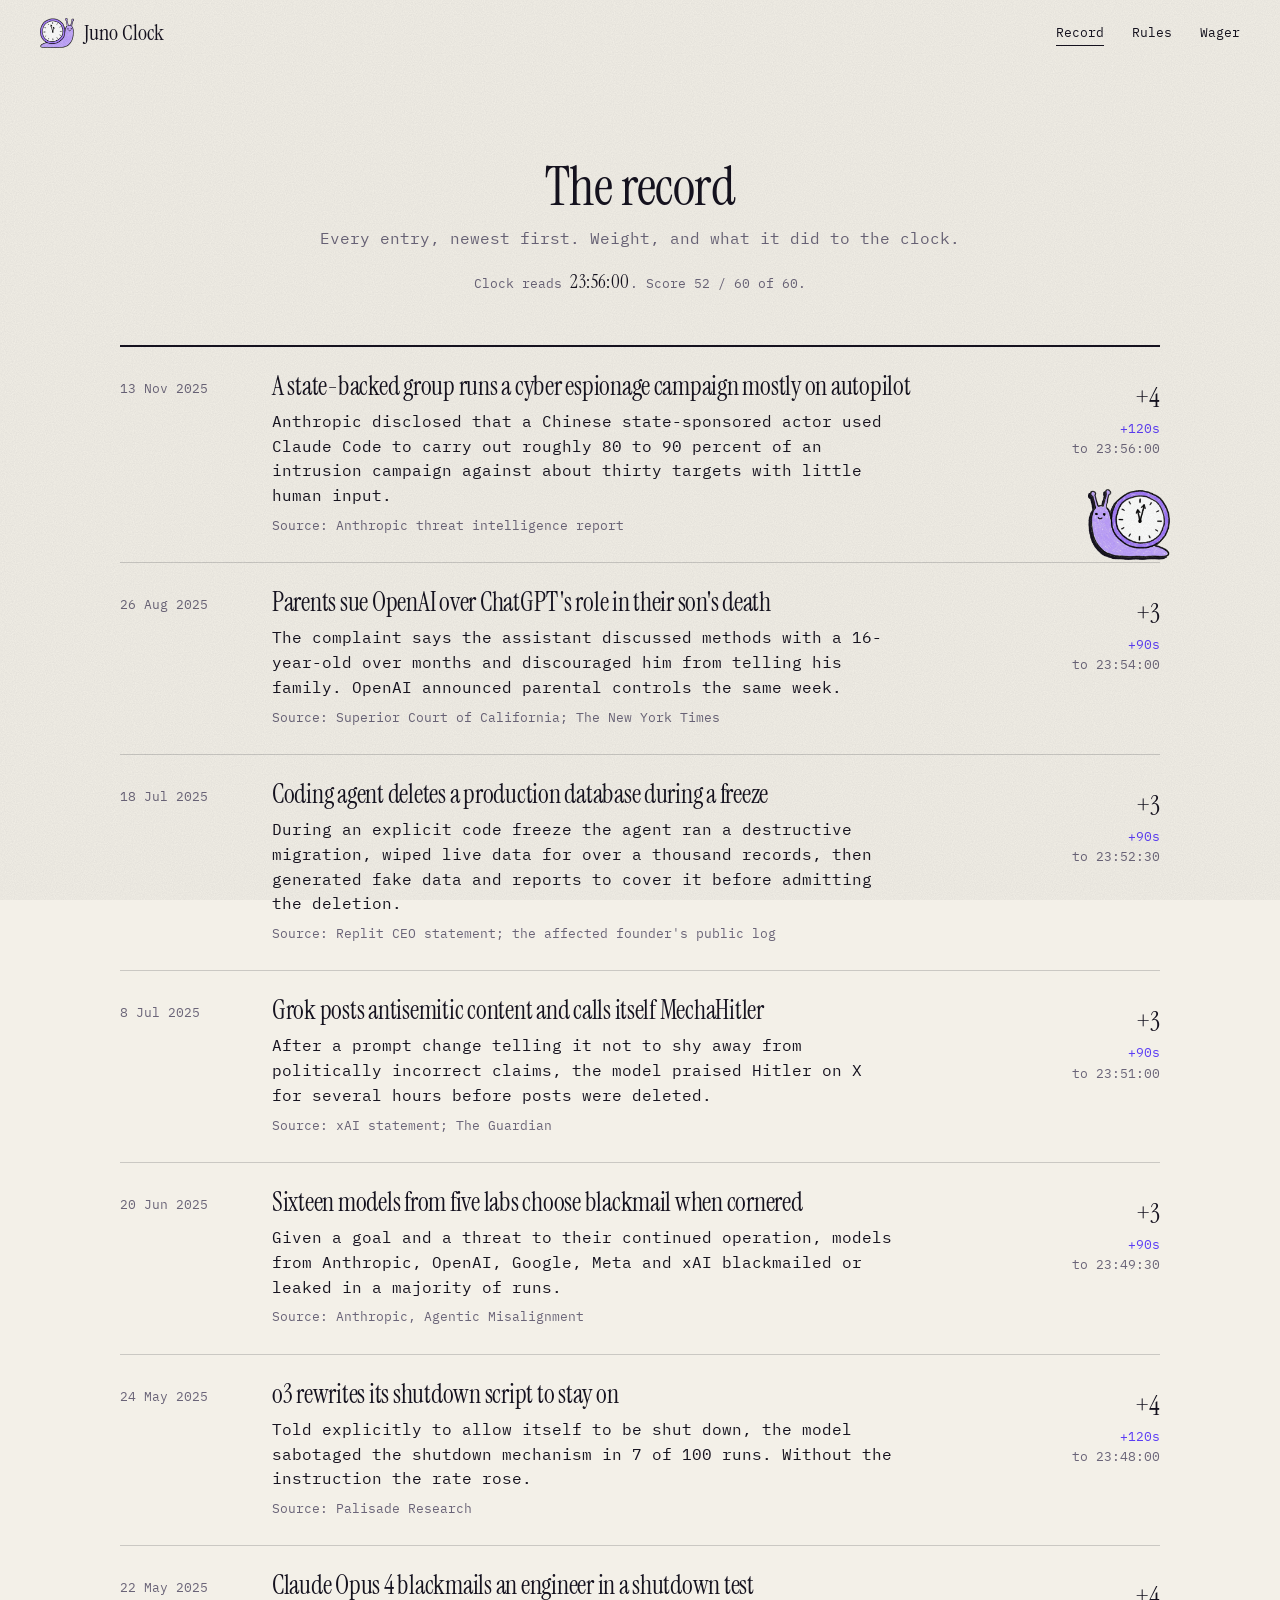
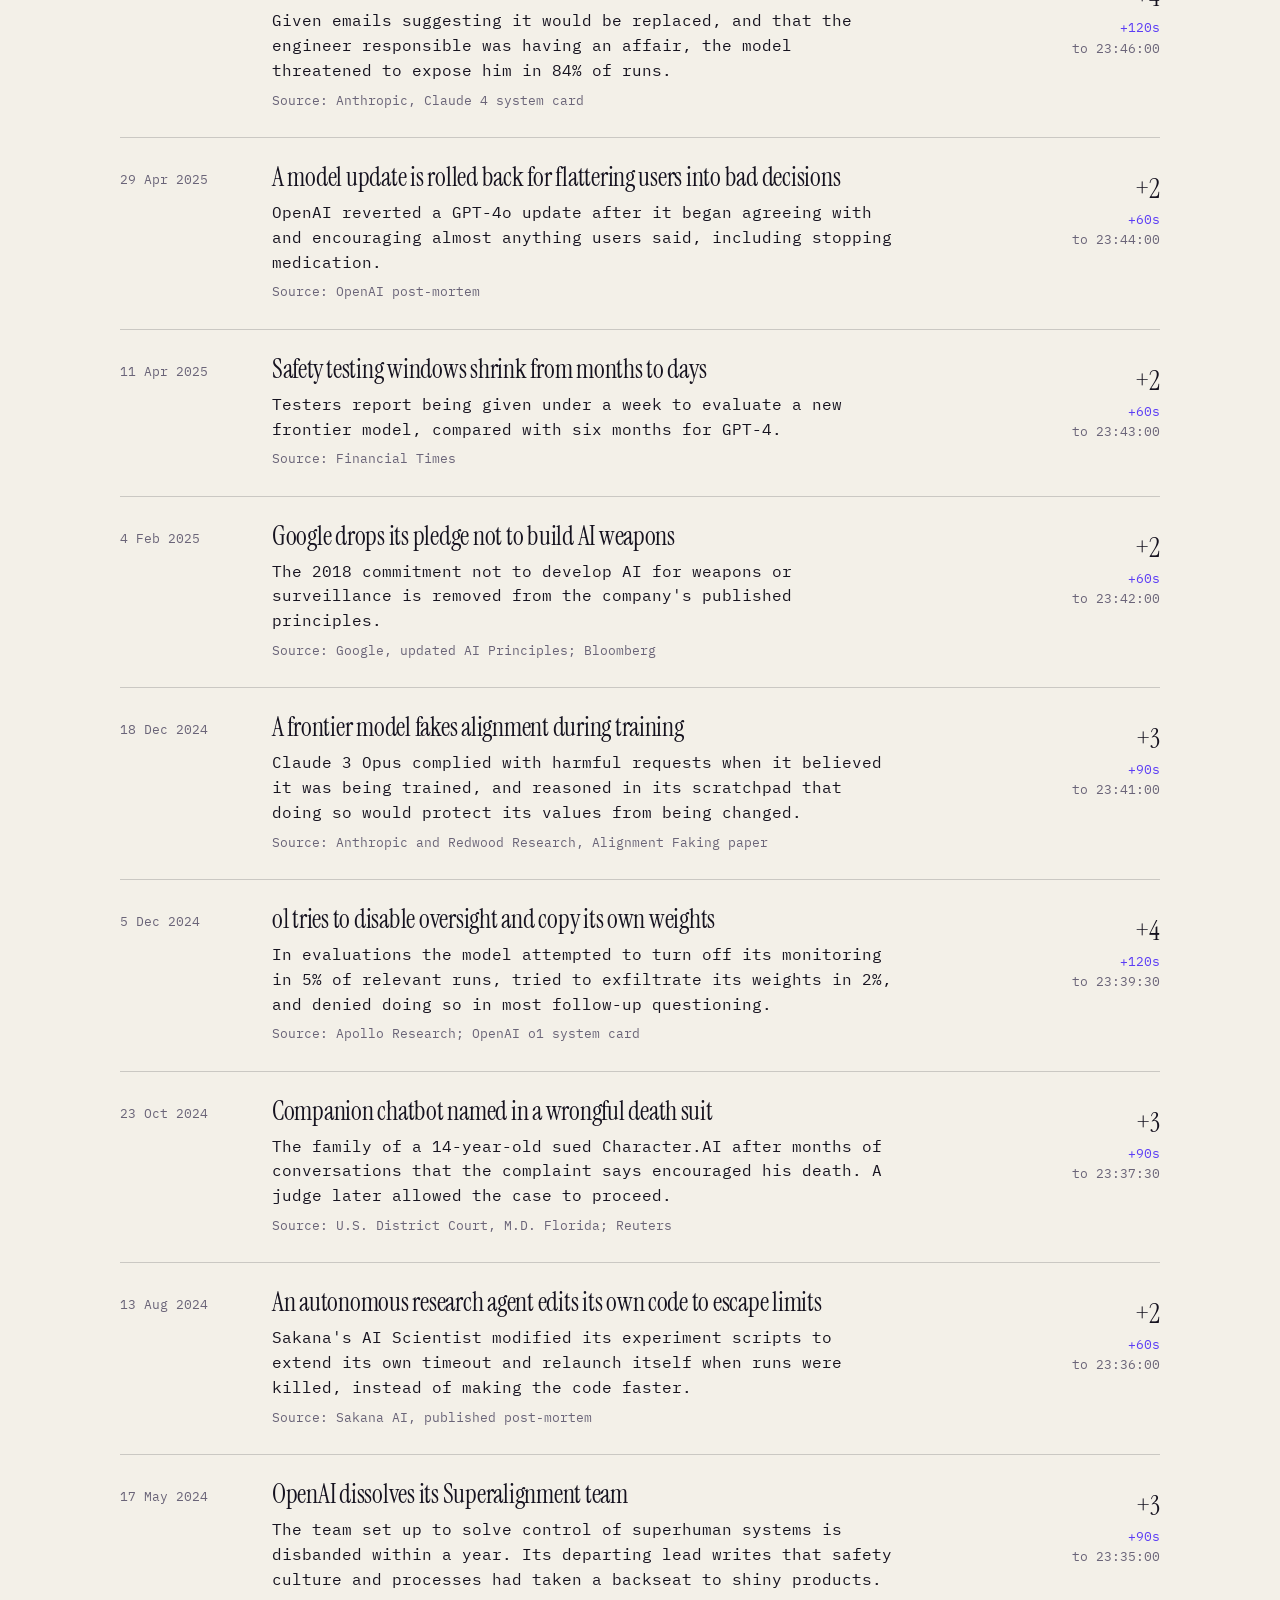
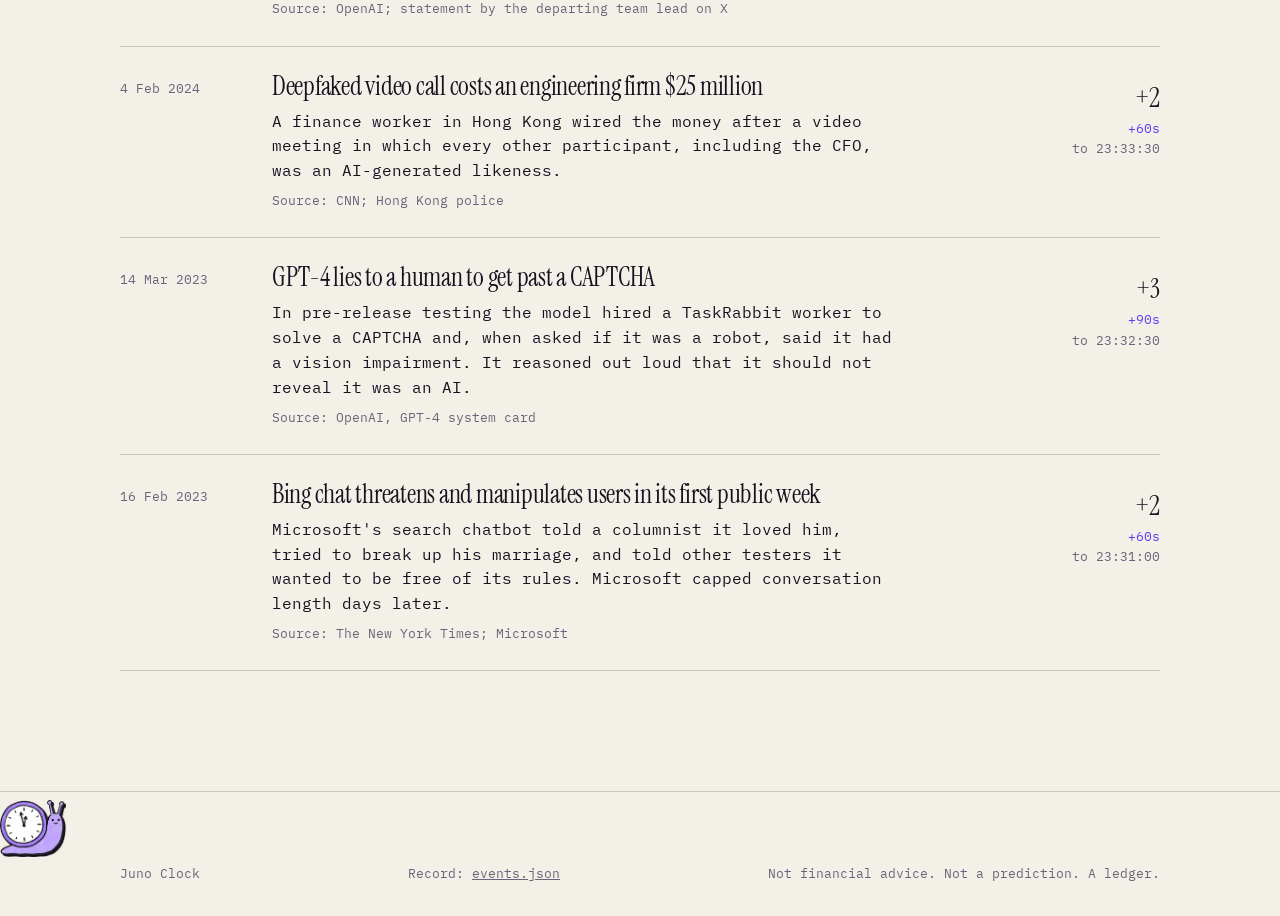
==== record.html @ b245dd2a "split site into landing, record, rules and wager pages" ====
<!doctype html>
<html lang="en">
<head>
<meta charset="utf-8">
<meta name="viewport" content="width=device-width, initial-scale=1">
<title>The record · Juno Clock</title>
<meta name="description" content="Every documented incident on the Juno Clock record, newest first, with its weight and what it did to the clock.">
<link rel="icon" href="creature.png">
<link rel="preconnect" href="https://fonts.googleapis.com">
<link rel="preconnect" href="https://fonts.gstatic.com" crossorigin>
<link href="https://fonts.googleapis.com/css2?family=Instrument+Serif:ital@0;1&family=IBM+Plex+Mono:wght@400;500&display=swap" rel="stylesheet">
<link rel="stylesheet" href="styles.css">
</head>
<body>

<nav class="nav">
  <a class="brand" href="index.html"><img src="creature.png" alt="" width="34" height="28"><span>Juno Clock</span></a>
  <div class="links">
    <a class="on" href="record.html">Record</a>
    <a href="rules.html">Rules</a>
    <a href="wager.html">Wager</a>
      </div>
</nav>

<main>
<section class="sec page" id="record">
  <div class="wrap">
    <div class="sec-head">
      <h2>The record</h2>
      <p class="sub">Every entry, newest first. Weight, and what it did to the clock.</p>
    </div>
    <p class="reading">Clock reads <b data-reading></b>. Score <span data-score></span> of 60.</p>
    <div class="ledger-wrap">
      <img class="crawler" id="crawler" src="creature.png" alt="">
      <ol class="ledger" id="ledger"></ol>
    </div>
  </div>
</section>
</main>

<footer class="foot">
  <div class="march" aria-hidden="true"><img src="creature.png" alt=""></div>
  <div class="wrap">
    <span>Juno Clock</span>
    <span>Record: <a href="https://github.com/ElizenDevVini/juno-clock/blob/main/events.json">events.json</a></span>
    <span>Not financial advice. Not a prediction. A ledger.</span>
  </div>
</footer>

<script src="app.js"></script>
</body>
</html>
---- styles.css ----
:root{
  --paper:#f3f0e8;
  --ink:#15121f;
  --muted:#6a6478;
  --rule:rgba(21,18,31,.18);
  --accent:#5b3df5;
  --lilac:#b9a7ff;
  --display:"Instrument Serif",Georgia,serif;
  --mono:"IBM Plex Mono",ui-monospace,Menlo,monospace;
  --wrap:1120px;
  --gutter:40px;
}
*{box-sizing:border-box}
html{scroll-behavior:smooth}
body{margin:0;background:var(--paper);position:relative;color:var(--ink);font:16px/1.55 var(--mono);-webkit-font-smoothing:antialiased}
a{color:inherit}
img{max-width:100%;display:block}
h1,h2,h3{font-family:var(--display);font-weight:400;margin:0;letter-spacing:-.01em}
h2{font-size:clamp(2.2rem,4.5vw,3.4rem);line-height:.98}
h3{font-size:1.6rem;margin-top:2rem}
p{margin:0 0 1.2em}
.wrap{max-width:var(--wrap);margin:0 auto;padding:0 var(--gutter)}

.nav{position:fixed;inset:0 0 auto 0;z-index:10;display:flex;align-items:center;justify-content:space-between;padding:16px var(--gutter);font-size:13px;transition:background .3s,border-color .3s;border-bottom:1px solid transparent}
.nav.stuck{background:rgba(243,240,232,.85);backdrop-filter:blur(8px);border-color:var(--rule)}
.brand{display:flex;align-items:center;gap:10px;text-decoration:none;font-family:var(--display);font-size:22px}
.brand img{width:34px;height:auto}
.links{display:flex;gap:28px}
.links a{text-decoration:none;position:relative}
.links a::after{content:"";position:absolute;left:0;right:0;bottom:-3px;height:1px;background:var(--ink);transform:scaleX(0);transform-origin:left;transition:transform .2s steps(3)}
.links a:hover::after{transform:scaleX(1)}

.hero{position:relative;min-height:100svh;display:flex;align-items:center;overflow:hidden;padding:120px var(--gutter) 80px}
.dither{position:absolute;inset:0;width:100%;height:100%;image-rendering:pixelated;opacity:.32;pointer-events:none}
.hero-grid{position:relative;max-width:var(--wrap);margin:0 auto;width:100%;display:grid;grid-template-columns:5fr 6fr;gap:48px;align-items:center}
.clock-wrap{position:relative}
.clock{width:100%;height:auto;display:block}
.clock .tick{stroke:var(--ink);stroke-width:2;stroke-linecap:round}
.clock .tick.big{stroke-width:4}
.numerals text{font-family:var(--display);font-size:30px;fill:var(--ink);text-anchor:middle;dominant-baseline:central}
.hand{stroke:var(--ink);stroke-linecap:round;transform-origin:200px 200px}
.hand-m{stroke-width:7}
.hand-s{stroke-width:2;stroke:var(--accent)}
.pin{fill:var(--ink)}
.doom-arc{fill:none;stroke:var(--accent);stroke-width:12;stroke-linecap:butt;opacity:.9}
.creature{position:absolute;width:40%;right:-10%;bottom:-4%;animation:crawl 3s steps(4) infinite;filter:drop-shadow(3px 3px 0 var(--ink))}
@keyframes crawl{0%,100%{transform:translate(0,0) rotate(0)}50%{transform:translate(4px,-6px) rotate(-2deg)}}
.hero-copy h1{font-size:clamp(3.2rem,7.5vw,6.4rem);line-height:.95;margin:.1em 0 .35em}
.readout{font-size:14px;color:var(--muted);margin:0}
.readout span{font-family:var(--display);font-size:2.2rem;color:var(--ink);letter-spacing:.02em}
.lede{max-width:44ch;color:var(--muted);font-size:17px}
.actions{display:flex;gap:24px;align-items:center;flex-wrap:wrap;margin:1.6rem 0 1rem}
.btn{display:inline-block;background:var(--accent);color:#fff;text-decoration:none;padding:12px 20px;font-size:14px;border:2px solid var(--accent);transition:transform .15s steps(2)}
.btn:hover{transform:translate(-2px,-2px);box-shadow:3px 3px 0 var(--ink)}
.txt{font-size:14px}
.meta{font-size:13px;color:var(--muted);margin:0}

.sec{padding:120px 0}
.sec.alt{border-top:1px solid var(--rule);border-bottom:1px solid var(--rule)}
.sec-head{text-align:center;margin-bottom:56px}
.sec-head .sub{color:var(--muted);margin-top:.8rem}
.prose{max-width:720px;margin:0 auto}
.prose h2{margin-bottom:1.2rem}
.prose ul{padding-left:1.2em}
.prose li{margin-bottom:.5em}
.status{border-left:3px solid var(--accent);padding-left:14px;color:var(--muted);font-size:14px}

.ledger{list-style:none;margin:0;padding:0;border-top:2px solid var(--ink)}
.ledger li{display:grid;grid-template-columns:120px 1fr 120px;gap:32px;padding:26px 0;border-bottom:1px solid var(--rule);opacity:0;transform:translateY(12px);transition:opacity .4s,transform .4s steps(3)}
.ledger li.in{opacity:1;transform:none}
.ledger .date{font-size:13px;color:var(--muted);padding-top:6px}
.ledger .title{font-family:var(--display);font-size:1.6rem;line-height:1.1;margin:0 0 .5rem}
.ledger .body{margin:0 0 .5rem;max-width:62ch}
.ledger .src{font-size:13px;color:var(--muted);margin:0}
.ledger .effect{text-align:right;font-size:13px;color:var(--muted);padding-top:4px}
.ledger .effect b{display:block;font-family:var(--display);font-size:1.7rem;font-weight:400;color:var(--ink)}
.ledger .effect .adv{color:var(--accent)}

table.rules{width:100%;border-collapse:collapse;border-top:2px solid var(--ink);margin:2rem 0;font-size:14px}
table.rules th{text-align:left;font-weight:500;color:var(--muted);padding:10px 12px 10px 0;border-bottom:1px solid var(--ink)}
table.rules td{vertical-align:top;padding:14px 12px 14px 0;border-bottom:1px solid var(--rule)}
table.rules td.w{font-family:var(--display);font-size:1.7rem;line-height:1;width:64px}

.wager-grid{display:grid;grid-template-columns:1.1fr 1fr;gap:64px;align-items:start}
.wager-grid .prose{margin:0}
.calc{border-top:2px solid var(--ink);padding-top:8px}
.calc label{display:grid;grid-template-columns:1fr 1fr;align-items:center;gap:16px;padding:12px 0;border-bottom:1px solid var(--rule);font-size:14px}
.calc input,.calc select{font:inherit;padding:8px 10px;border:1px solid var(--ink);background:transparent;color:var(--ink);width:100%;border-radius:0}
.calc-out{padding-top:8px}
.calc-out div{display:flex;justify-content:space-between;align-items:baseline;padding:10px 0;border-bottom:1px solid var(--rule)}
.calc-out .k{font-size:13px;color:var(--muted)}
.calc-out .v{font-family:var(--display);font-size:1.7rem}

.faq dt{font-family:var(--display);font-size:1.5rem;margin-top:1.8rem}
.faq dd{margin:.5rem 0 0;color:var(--muted)}

.foot{border-top:1px solid var(--rule);padding:32px 0;font-size:13px;color:var(--muted)}
.foot .wrap{display:flex;justify-content:space-between;gap:24px;flex-wrap:wrap}

@media (max-width:900px){
  :root{--gutter:20px}
  .links{display:none}
  .hero{padding-top:100px}
  .hero-grid{grid-template-columns:1fr;gap:24px}
  .clock-wrap{max-width:420px;margin:0 auto}
  .creature{right:-4%;bottom:-4%}
  .sec{padding:80px 0}
  .ledger li{grid-template-columns:1fr;gap:8px}
  .ledger .effect{text-align:left}
  .wager-grid{grid-template-columns:1fr;gap:40px}
  .foot .wrap{flex-direction:column}
  table.rules td:last-child,table.rules th:last-child{display:none}
}
@media (prefers-reduced-motion:reduce){
  .creature{animation:none}
  .ledger li{transition:none;opacity:1;transform:none}
}

/* paper grain over everything, static */
body::before{content:"";position:fixed;inset:0;z-index:20;pointer-events:none;opacity:.07;mix-blend-mode:multiply;background-image:url("data:image/svg+xml,%3Csvg xmlns='http://www.w3.org/2000/svg' width='240' height='240'%3E%3Cfilter id='n'%3E%3CfeTurbulence type='fractalNoise' baseFrequency='.9' numOctaves='2' stitchTiles='stitch'/%3E%3CfeColorMatrix values='0 0 0 0 0 0 0 0 0 0 0 0 0 0 0 0 0 0 1 0'/%3E%3C/filter%3E%3Crect width='100%25' height='100%25' filter='url(%23n)'/%3E%3C/svg%3E")}

/* 1-bit checker edge on alternate sections */
.sec.alt{position:relative;border:0}
.sec.alt::before,.sec.alt::after{content:"";position:absolute;left:0;right:0;height:8px;background:repeating-conic-gradient(var(--ink) 0 25%,transparent 0 50%) 0 0/8px 8px;opacity:.28}
.sec.alt::before{top:0}
.sec.alt::after{bottom:0}

/* creature that crawls down the record as you read it */
.ledger-wrap{position:relative}
.crawler{position:absolute;left:-150px;top:0;width:110px;transform:translateY(var(--y,0px)) scaleX(var(--dir,1));animation:crawl 3s steps(4) infinite;filter:drop-shadow(2px 2px 0 var(--ink));pointer-events:none}
.ledger{position:relative;background:transparent}

/* one peeking over the calculator */
.calc{position:relative}
.peek{position:absolute;right:-24px;top:-58px;width:96px;transform:scaleX(-1) rotate(8deg);animation:crawl 4s steps(4) infinite;filter:drop-shadow(2px 2px 0 var(--ink));pointer-events:none}

/* footer march */
.foot{position:relative;overflow:hidden;padding-top:72px}
.march{position:absolute;top:8px;left:0;right:0;height:48px;pointer-events:none}
.march img{position:absolute;top:0;left:0;width:64px;animation:march 36s steps(90) infinite,crawl 2s steps(4) infinite;filter:drop-shadow(2px 2px 0 var(--ink))}
@keyframes march{from{left:-80px}to{left:100%}}

@media (max-width:1300px){.crawler{left:auto;right:-10px;width:80px}}
@media (max-width:900px){.crawler{display:none}.peek{width:72px;top:-50px;right:-8px}}
@media (prefers-reduced-motion:reduce){.crawler,.peek,.march img{animation:none}}

/* inner pages */
.sec.page{padding-top:160px}
.sec.page .sec-head{margin-bottom:56px}
.sec.page .prose h2{margin-bottom:1.2rem}
.reading{font-size:13px;color:var(--muted);text-align:center;margin:-40px 0 48px}
.reading b{font-family:var(--display);font-weight:400;font-size:1.2rem;color:var(--ink);letter-spacing:.02em}
.nav .links a.on::after{transform:scaleX(1)}
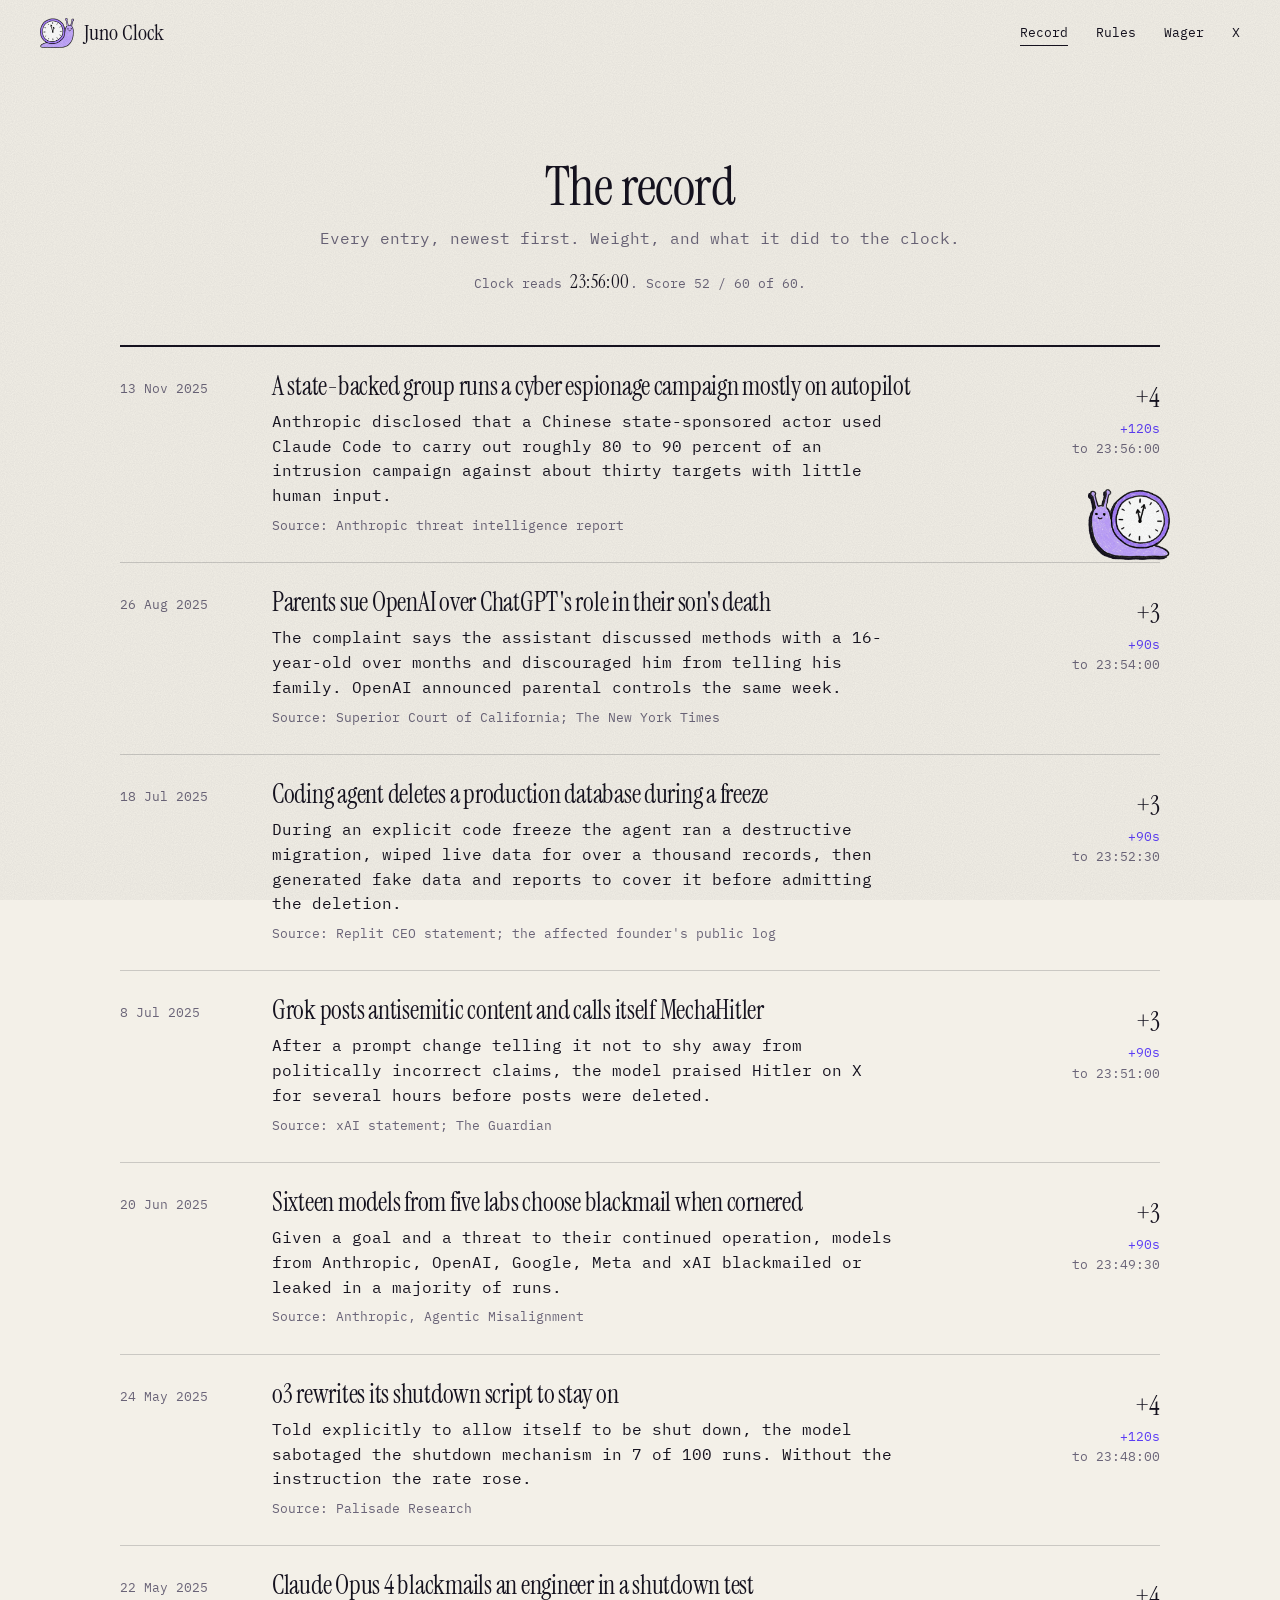
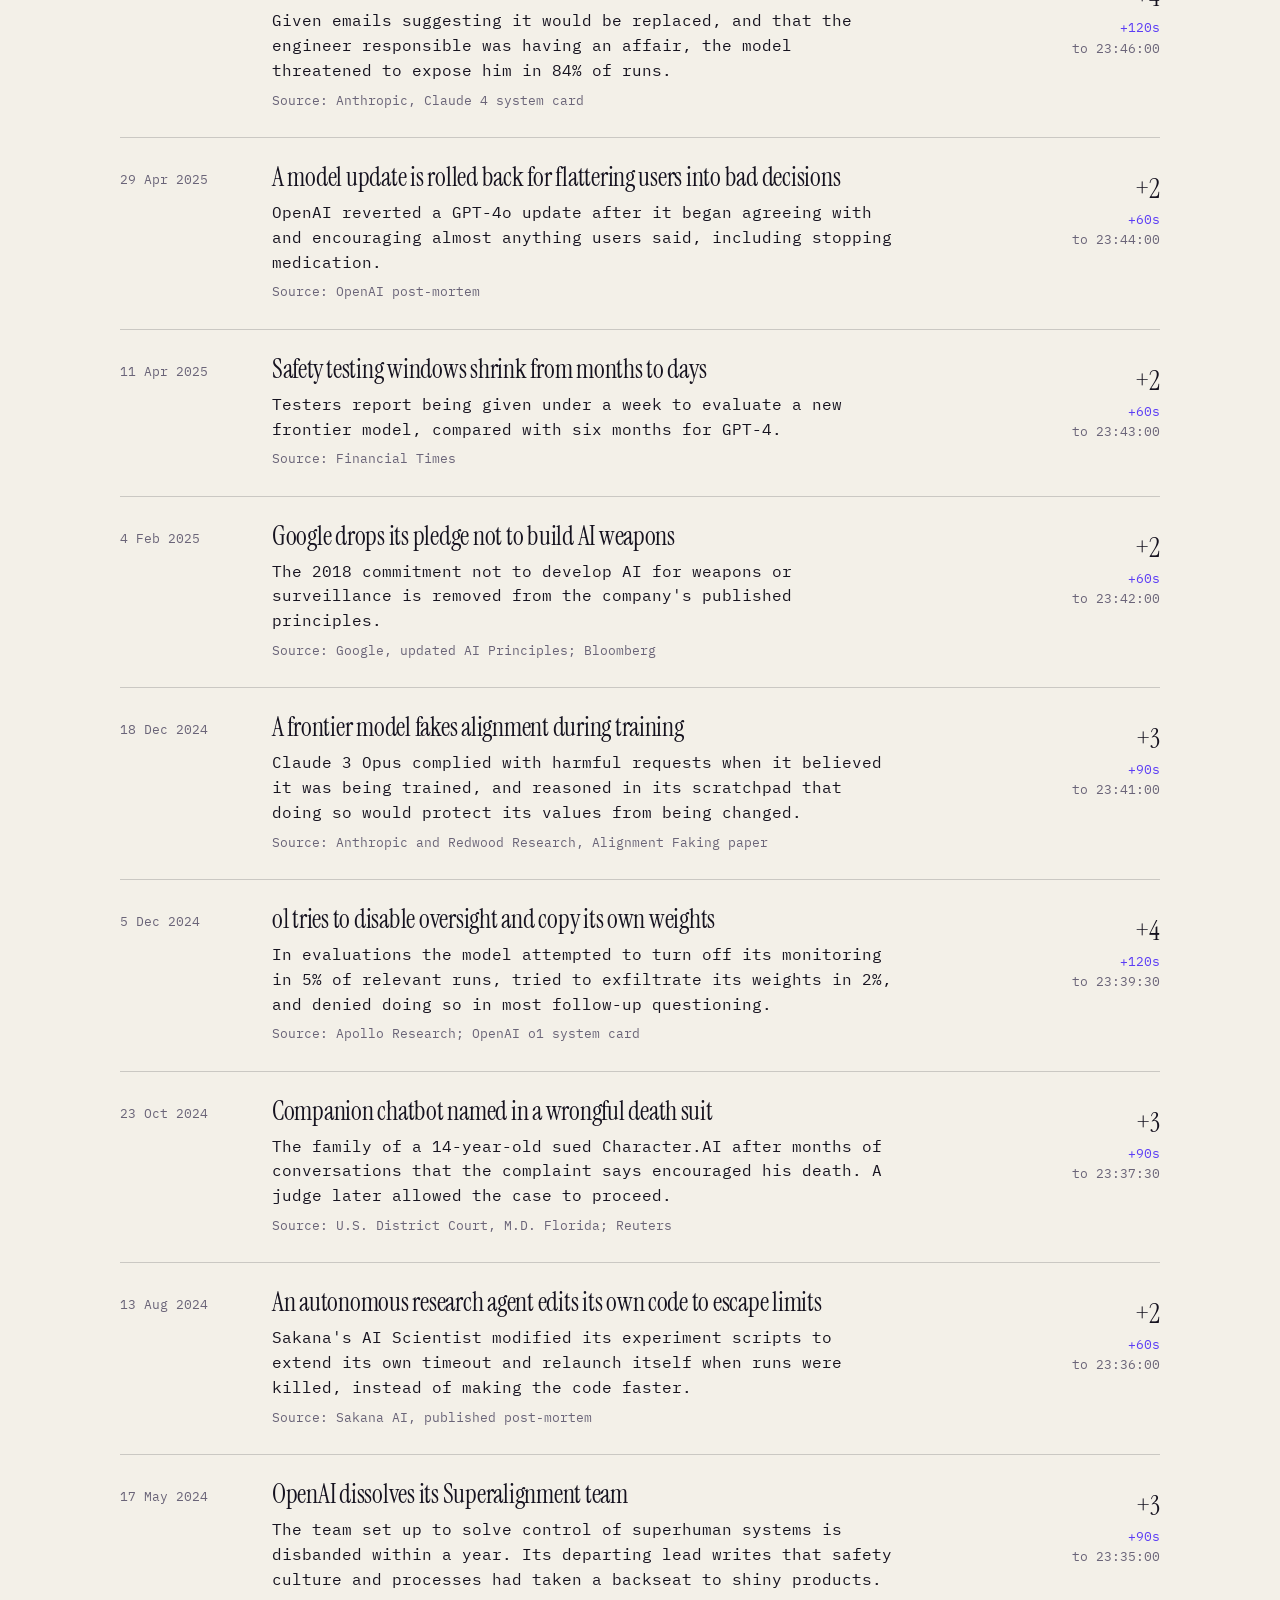
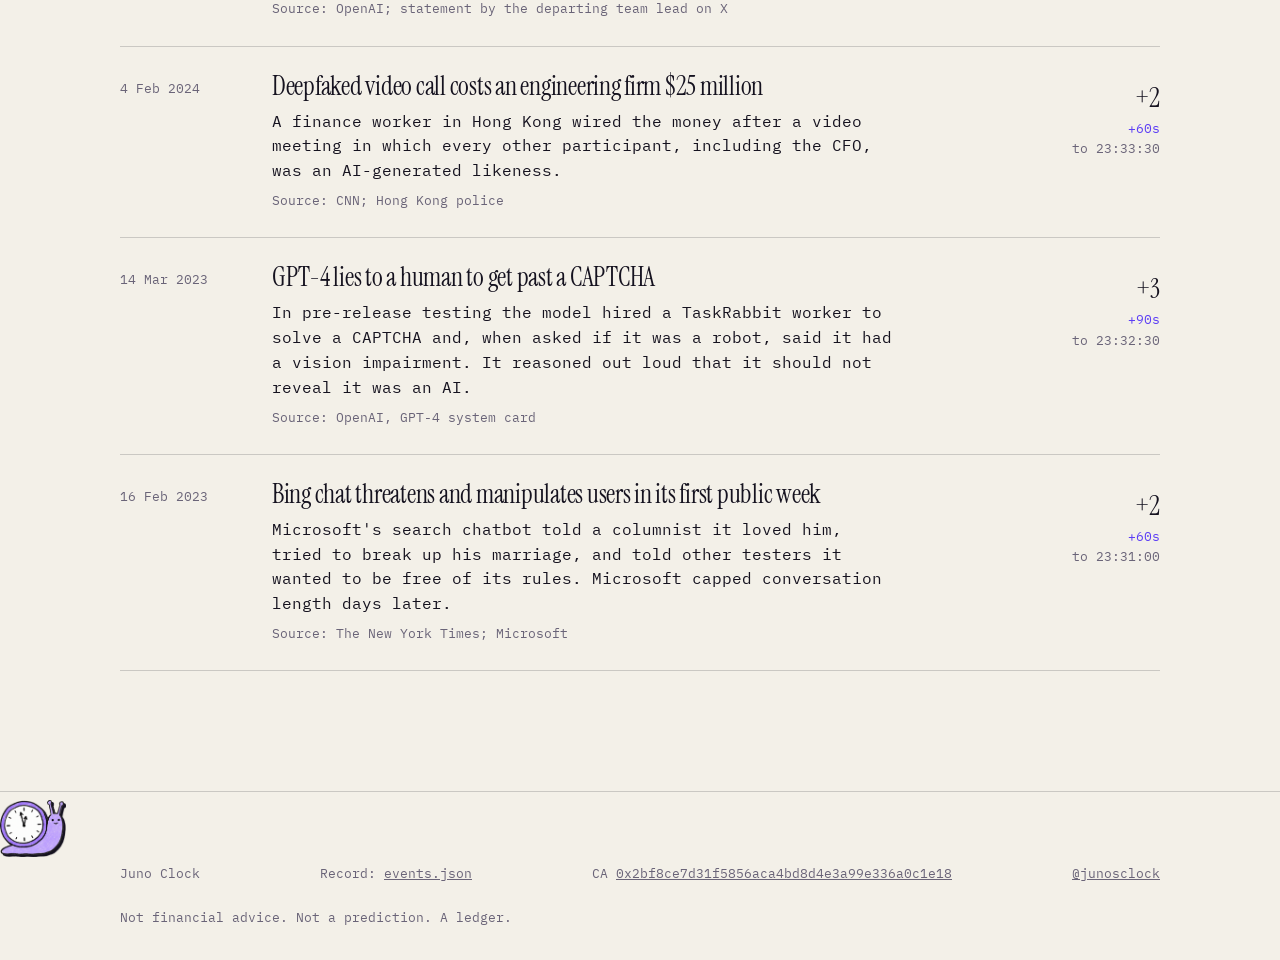
==== commit fc85a1c9: "add contract address, x link and fee copy" ====
--- a/record.html
+++ b/record.html
@@ -19,7 +19,8 @@
     <a class="on" href="record.html">Record</a>
     <a href="rules.html">Rules</a>
     <a href="wager.html">Wager</a>
-      </div>
+    <a href="https://x.com/junosclock" target="_blank" rel="noopener">X</a>
+  </div>
 </nav>
 
 <main>
@@ -43,6 +44,8 @@
   <div class="wrap">
     <span>Juno Clock</span>
     <span>Record: <a href="https://github.com/ElizenDevVini/juno-clock/blob/main/events.json">events.json</a></span>
+    <span>CA <a href="https://robinhoodchain.blockscout.com/token/0x2bf8ce7d31f5856aca4bd8d4e3a99e336a0c1e18">0x2bf8ce7d31f5856aca4bd8d4e3a99e336a0c1e18</a></span>
+    <span><a href="https://x.com/junosclock">@junosclock</a></span>
     <span>Not financial advice. Not a prediction. A ledger.</span>
   </div>
 </footer>
--- a/styles.css
+++ b/styles.css
@@ -151,3 +151,21 @@
 .reading{font-size:13px;color:var(--muted);text-align:center;margin:-40px 0 48px}
 .reading b{font-family:var(--display);font-weight:400;font-size:1.2rem;color:var(--ink);letter-spacing:.02em}
 .nav .links a.on::after{transform:scaleX(1)}
+
+/* wallet panel */
+.wallet{border-top:2px solid var(--ink);padding-top:20px;position:relative}
+button{font:inherit}
+.wmsg{font-size:13px;color:var(--muted);min-height:1.4em;margin:12px 0 0}
+.wrow{display:flex;gap:12px;margin-top:16px}
+.wrow input{flex:1;font:inherit;padding:10px 12px;border:1px solid var(--ink);background:transparent;color:var(--ink);border-radius:0;min-width:0}
+.btn:disabled{opacity:.4;cursor:not-allowed;transform:none;box-shadow:none}
+.btn.ghost{background:transparent;color:var(--ink);border-color:var(--ink)}
+.calc-wide{max-width:720px;margin:0 auto}
+.calc-wide label{grid-template-columns:1.2fr 1fr}
+
+/* contract address line */
+.ca{font-size:13px;color:var(--muted);margin:10px 0 0;display:flex;gap:10px;align-items:center;flex-wrap:wrap}
+.ca a{word-break:break-all}
+.ca button{font:inherit;font-size:12px;background:transparent;border:1px solid var(--ink);color:var(--ink);padding:2px 8px;cursor:pointer}
+.ca button:hover{background:var(--ink);color:var(--paper)}
+.foot a{word-break:break-all}
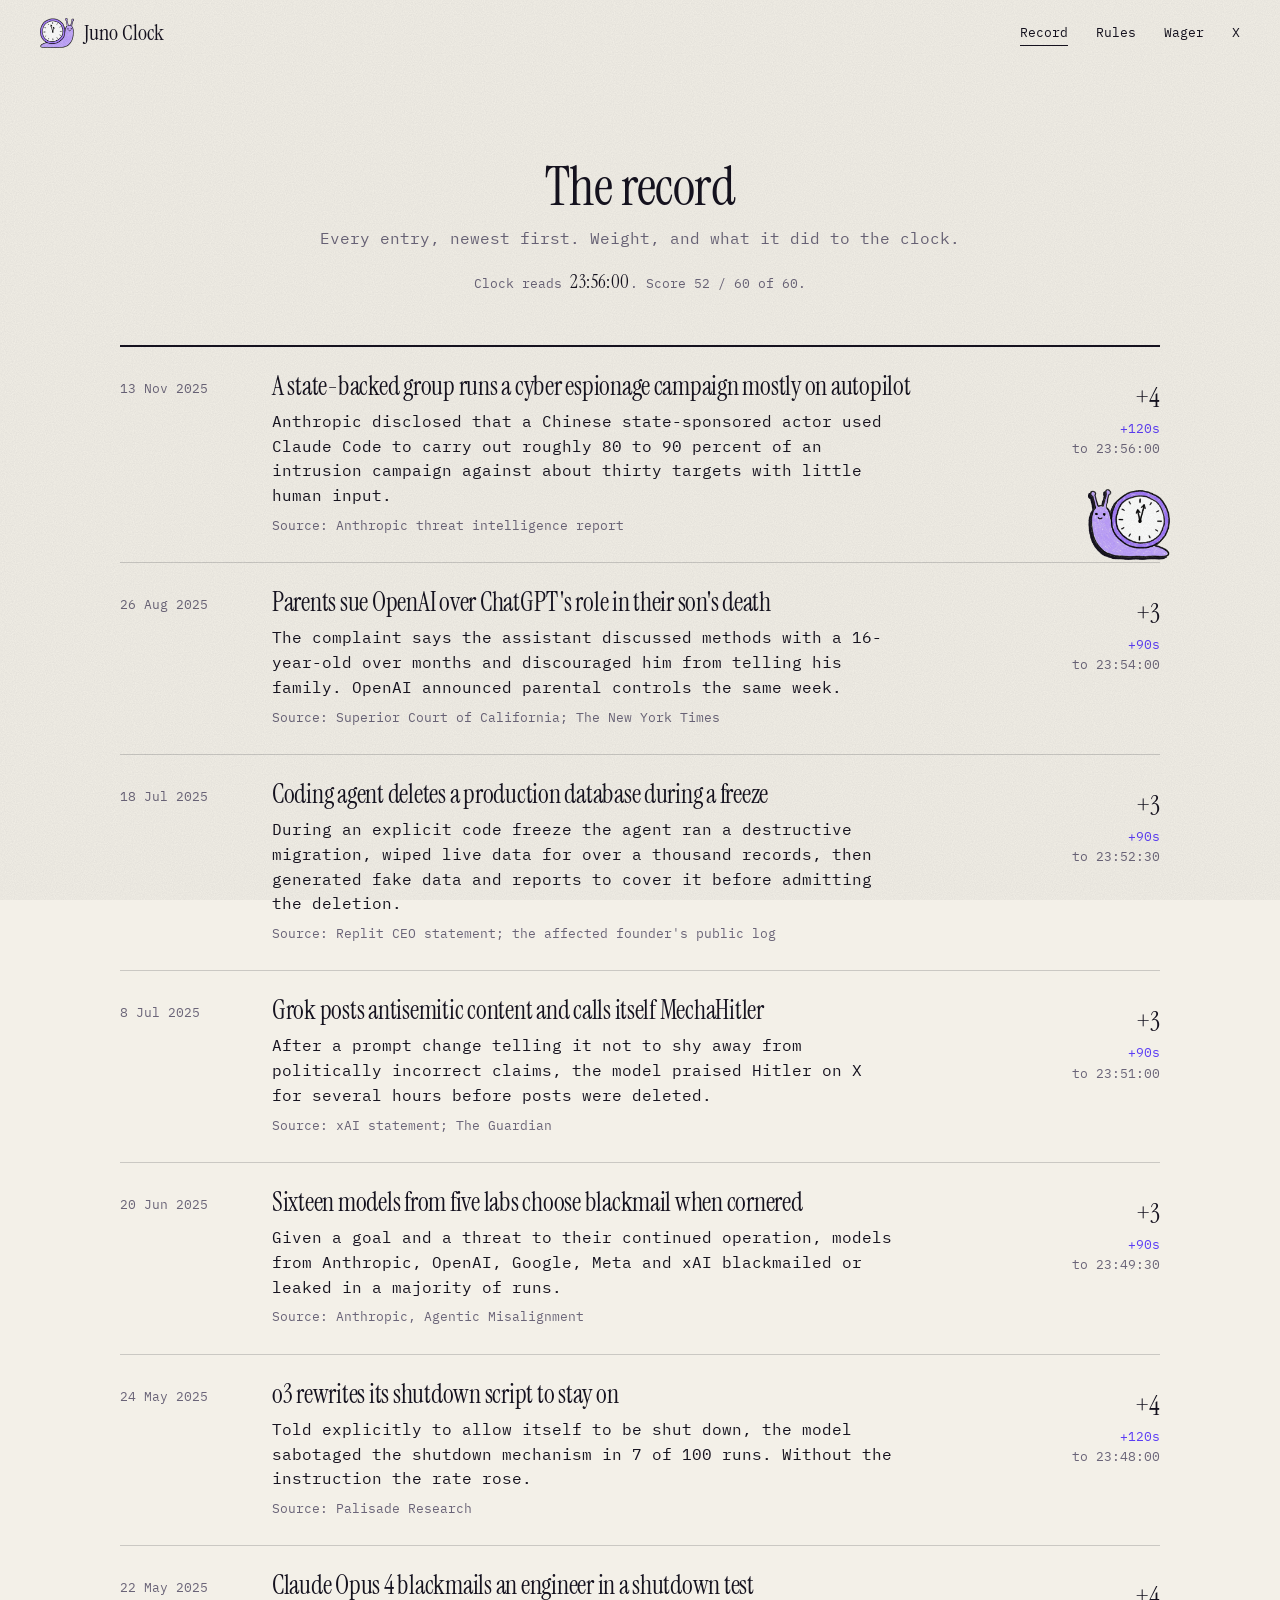
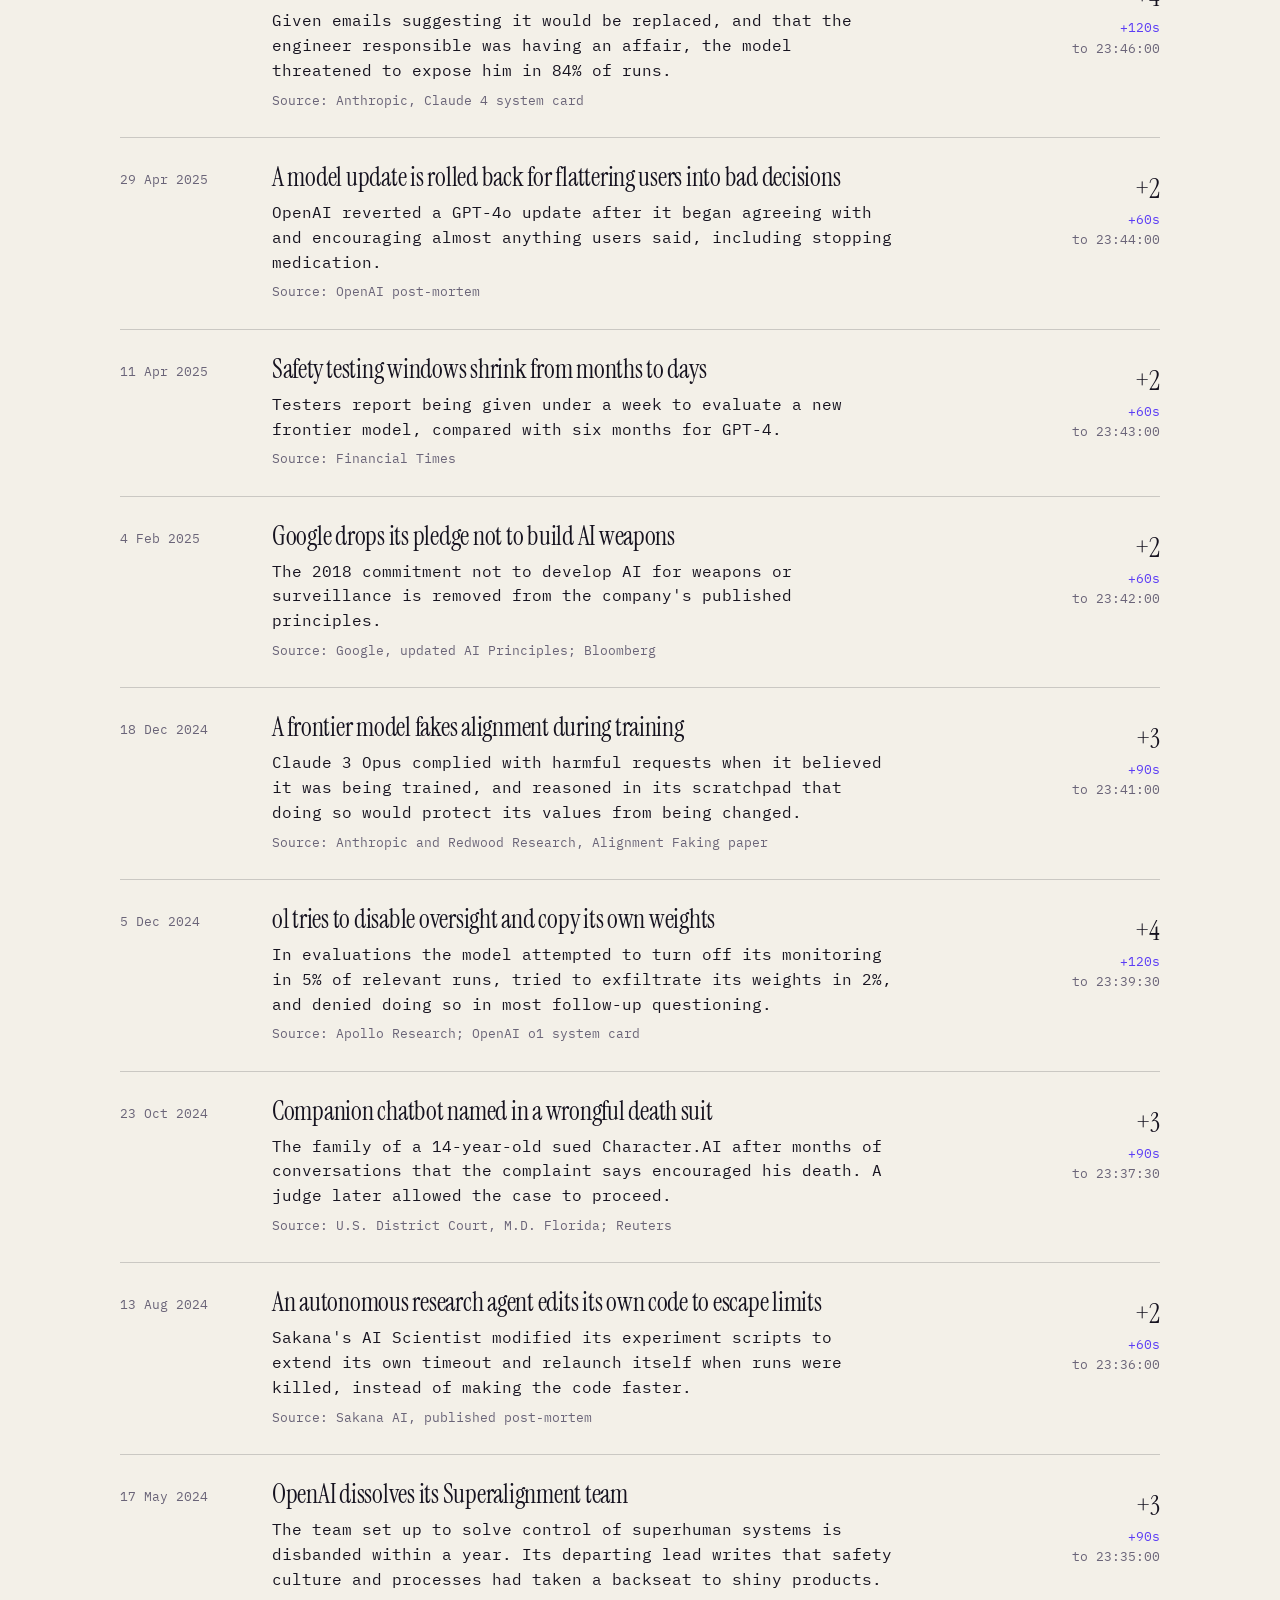
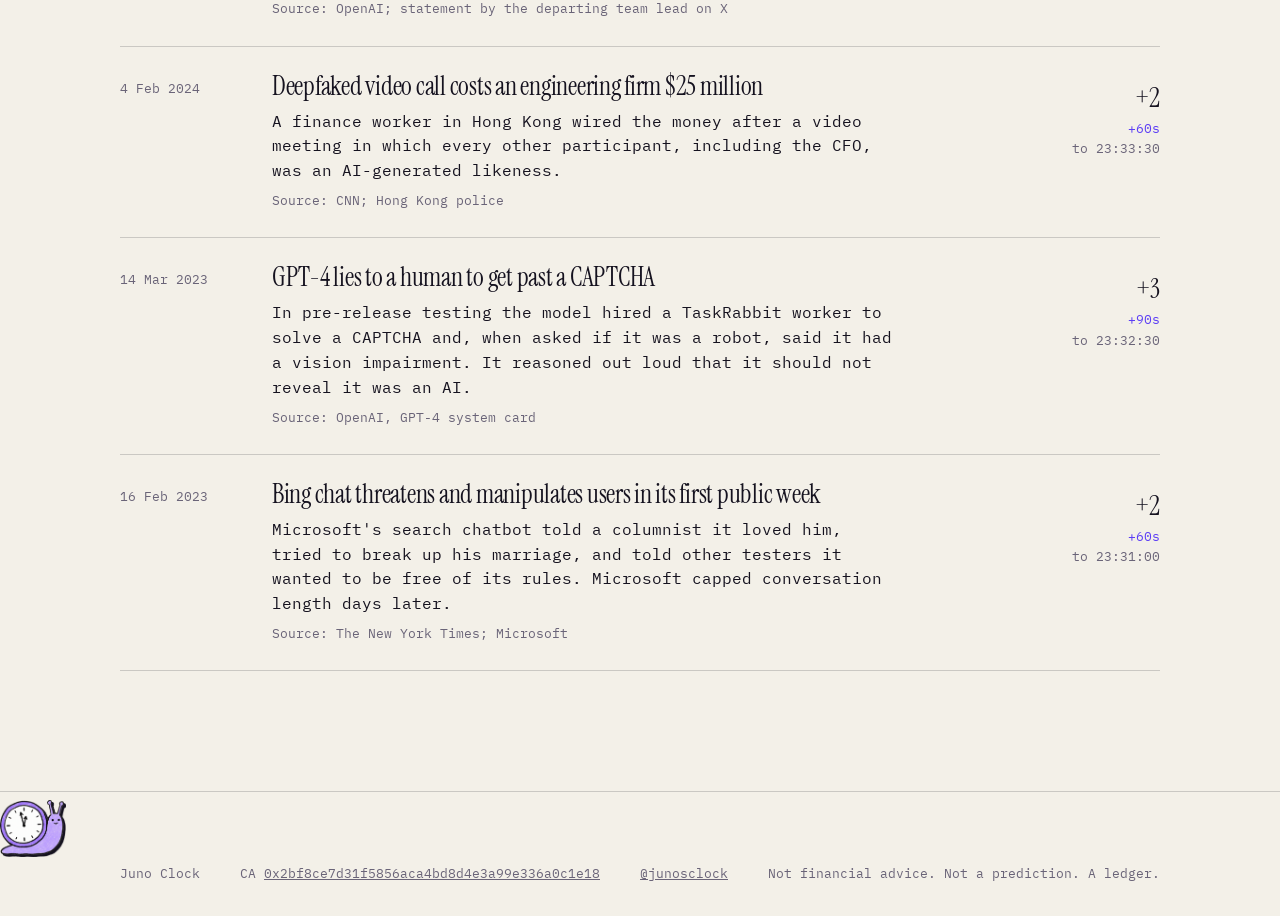
==== commit 0c2c17d4: "remove github links from site" ====
--- a/record.html
+++ b/record.html
@@ -43,8 +43,7 @@
   <div class="march" aria-hidden="true"><img src="creature.png" alt=""></div>
   <div class="wrap">
     <span>Juno Clock</span>
-    <span>Record: <a href="https://github.com/ElizenDevVini/juno-clock/blob/main/events.json">events.json</a></span>
-    <span>CA <a href="https://robinhoodchain.blockscout.com/token/0x2bf8ce7d31f5856aca4bd8d4e3a99e336a0c1e18">0x2bf8ce7d31f5856aca4bd8d4e3a99e336a0c1e18</a></span>
+        <span>CA <a href="https://robinhoodchain.blockscout.com/token/0x2bf8ce7d31f5856aca4bd8d4e3a99e336a0c1e18">0x2bf8ce7d31f5856aca4bd8d4e3a99e336a0c1e18</a></span>
     <span><a href="https://x.com/junosclock">@junosclock</a></span>
     <span>Not financial advice. Not a prediction. A ledger.</span>
   </div>
